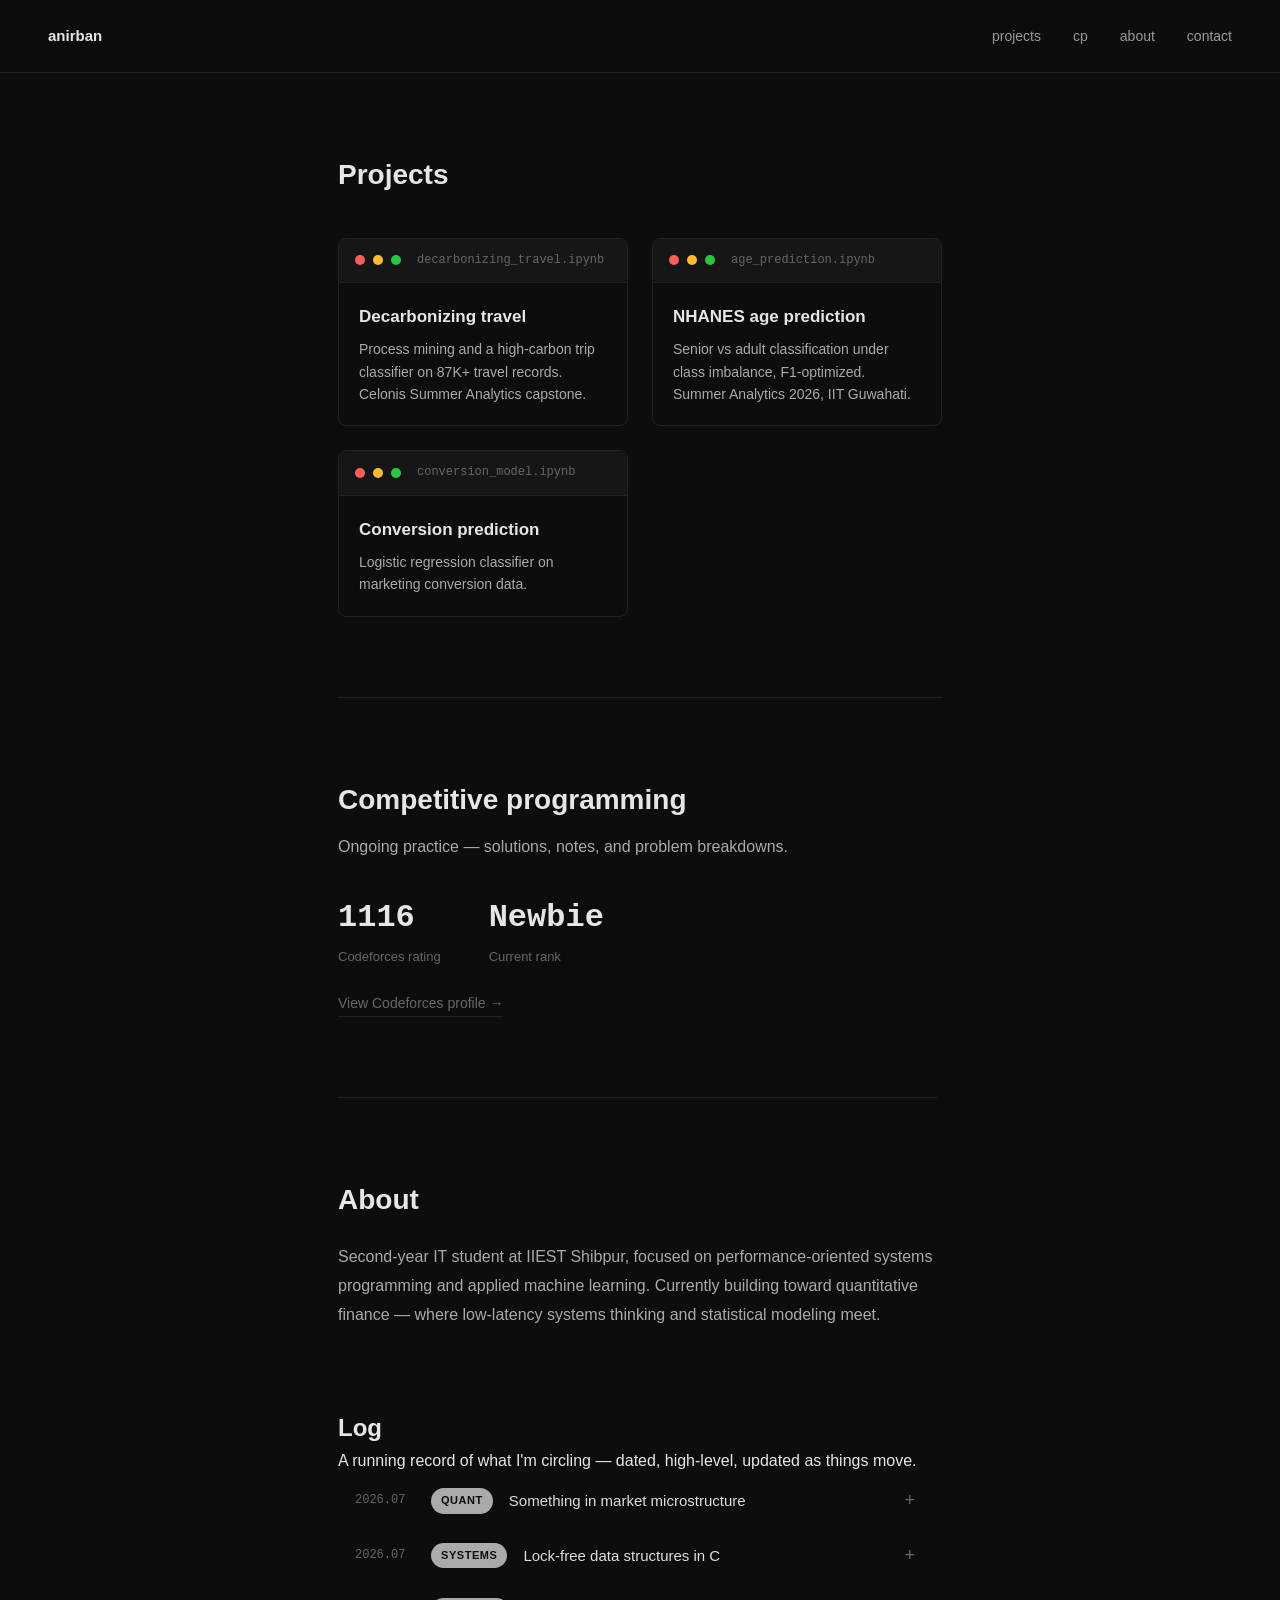
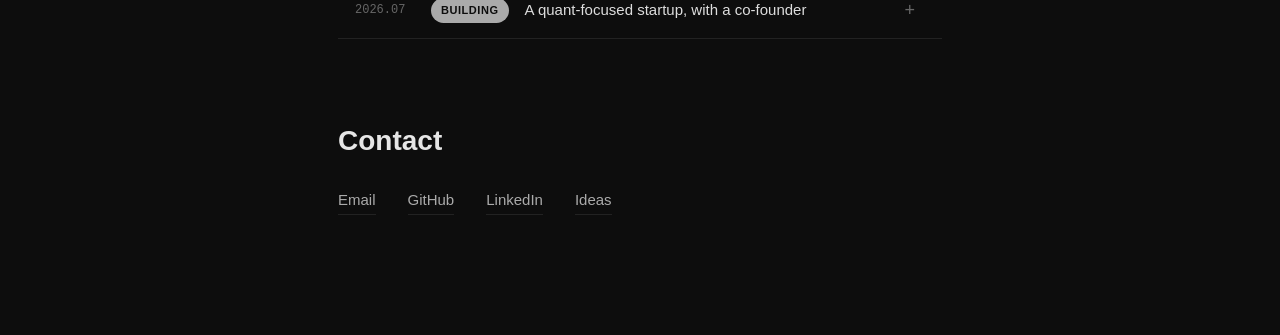
==== index.html @ 90733efd "Initial commit: portfolio site" ====
<!DOCTYPE html>
<html lang="en">

<head>
    <meta charset="UTF-8">
    <meta name="viewport" content="width=device-width, initial-scale=1.0">
    <title>Anirban</title>
    <link rel="stylesheet" href="style.css">
</head>

<body>

    <header>
        <nav>
            <span class="logo">anirban</span>
            <div class="nav-links">
                <a href="#projects">projects</a>
                <a href="#cp">cp</a>
                <a href="#about">about</a>
                <a href="#contact">contact</a>
            </div>
        </nav>
    </header>

    <main>
        <section class="projects" id="projects">
            <h2>Projects</h2>

            <div class="project-grid">

                <div class="project-card">
                    <div class="card-bar">
                        <span class="dot red"></span>
                        <span class="dot yellow"></span>
                        <span class="dot green"></span>
                        <span class="filename">decarbonizing_travel.ipynb</span>
                    </div>
                    <div class="card-body">
                        <h3>Decarbonizing travel</h3>
                        <p>Process mining and a high-carbon trip classifier on 87K+ travel records. Celonis Summer
                            Analytics capstone.</p>
                    </div>
                </div>

                <div class="project-card">
                    <div class="card-bar">
                        <span class="dot red"></span>
                        <span class="dot yellow"></span>
                        <span class="dot green"></span>
                        <span class="filename">age_prediction.ipynb</span>
                    </div>
                    <div class="card-body">
                        <h3>NHANES age prediction</h3>
                        <p>Senior vs adult classification under class imbalance, F1-optimized. Summer Analytics 2026,
                            IIT Guwahati.</p>
                    </div>
                </div>

                <div class="project-card">
                    <div class="card-bar">
                        <span class="dot red"></span>
                        <span class="dot yellow"></span>
                        <span class="dot green"></span>
                        <span class="filename">conversion_model.ipynb</span>
                    </div>
                    <div class="card-body">
                        <h3>Conversion prediction</h3>
                        <p>Logistic regression classifier on marketing conversion data.</p>
                    </div>
                </div>

            </div>
        </section>
        <section class="cp" id="cp">
            <h2>Competitive programming</h2>
            <p class="cp-intro">Ongoing practice — solutions, notes, and problem breakdowns.</p>
            <div class="cp-stats">
                <div class="stat">
                    <span class="stat-num">1116</span>
                    <span class="stat-label">Codeforces rating</span>
                </div>
                <div class="stat">
                    <span class="stat-num">Newbie</span>
                    <span class="stat-label">Current rank</span>
                </div>
            </div>
            <a href="https://codeforces.com/profile/Anirban9372" target="_blank" class="cf-link">View Codeforces profile
                →</a>
        </section>
        <section class="about" id="about">
            <h2>About</h2>
            <p>
                Second-year IT student at IIEST Shibpur, focused on performance-oriented
                systems programming and applied machine learning. Currently building
                toward quantitative finance — where low-latency systems thinking and
                statistical modeling meet.
            </p>
        </section>
        <section class="ideas" id="ideas">
            <h2>Log</h2>
            <p class="ideas-intro">A running record of what I'm circling — dated, high-level, updated as things move.
            </p>

            <div class="idea-list">

                <div class="idea">
                    <div class="idea-head">
                        <span class="idea-date">2026.07</span>
                        <span class="idea-tag">quant</span>
                        <span class="idea-text">Something in market microstructure</span>
                        <span class="idea-arrow">+</span>
                    </div>
                    <p class="idea-detail">Still early — reading and thinking more than building right now.</p>
                </div>

                <div class="idea">
                    <div class="idea-head">
                        <span class="idea-date">2026.07</span>
                        <span class="idea-tag">systems</span>
                        <span class="idea-text">Lock-free data structures in C</span>
                        <span class="idea-arrow">+</span>
                    </div>
                    <p class="idea-detail">Exploring concurrent programming patterns beyond coursework.</p>
                </div>

                <div class="idea">
                    <div class="idea-head">
                        <span class="idea-date">2026.07</span>
                        <span class="idea-tag">building</span>
                        <span class="idea-text">A quant-focused startup, with a co-founder</span>
                        <span class="idea-arrow">+</span>
                    </div>
                    <p class="idea-detail">Pre-launch. More to share once there's something real to show.</p>
                </div>

            </div>
            </div>
        </section>
        <section class="contact" id="contact">
            <h2>Contact</h2>
            <div class="contact-links">
                <a href="mailto:rkmv9372@gmail.com">Email</a>
                <a href="https://github.com/Anirban9372" target="_blank">GitHub</a>
                <a href="https://linkedin.com/in/Anirban-Pal-9b98421b2" target="_blank">LinkedIn</a>
                <a href="#ideas">Ideas</a>
            </div>
        </section>
    </main>
    <script src="script.js"></script>
</body>

</html>
---- style.css ----
:root {
    --bg: #0d0d0d;
    --text-primary: #e6e6e6;
    --text-secondary: #aaa;
    --text-muted: #999;
    --text-faint: #666;
    --border: #222;
}

* {
    margin: 0;
    padding: 0;
    box-sizing: border-box;
}

body {
    background-color: var(--bg);
    color: var(--text-primary);
    font-family: -apple-system, "Segoe UI", sans-serif;
    line-height: 1.6;
}

a {
    color: inherit;
    text-decoration: none;
}

header {
    padding: 24px 48px;
    border-bottom: 1px solid var(--border);
}

nav {
    display: flex;
    justify-content: space-between;
    align-items: center;
}

.logo {
    font-weight: 600;
    font-size: 15px;
}

.nav-links a {
    font-size: 14px;
    color: var(--text-muted);
    transition: color 0.2s;
}

.nav-links {
    display: flex;
    gap: 32px;
}

.nav-links a:hover {
    color: #fff;
}

main {
    max-width: 700px;
    margin: 0 auto;
    padding: 0 48px;
}

.hero {
    padding: 140px 0 100px;
}

.eyebrow {
    color: var(--text-faint);
    font-size: 13px;
    letter-spacing: 0.05em;
    text-transform: uppercase;
    margin-bottom: 16px;
}

.hero h1 {
    font-size: 56px;
    font-weight: 700;
    margin-bottom: 20px;
    letter-spacing: -0.02em;
}

.sub {
    font-size: 17px;
    color: var(--text-secondary);
    max-width: 480px;
}

.projects {
    padding: 80px 0;
}

.projects h2 {
    font-size: 28px;
    margin-bottom: 40px;
}

.project-grid {
    display: grid;
    grid-template-columns: repeat(auto-fit, minmax(240px, 1fr));
    gap: 24px;
}

.project-card {
    border: 1px solid var(--border);
    border-radius: 8px;
    overflow: hidden;
    transition: border-color 0.2s;
}

.project-card:hover {
    border-color: #444;
}

.card-bar {
    display: flex;
    align-items: center;
    gap: 8px;
    padding: 12px 16px;
    background: #161616;
    border-bottom: 1px solid var(--border);
}

.dot {
    width: 10px;
    height: 10px;
    border-radius: 50%;
}

.dot.red {
    background: #ff5f57;
}

.dot.yellow {
    background: #febc2e;
}

.dot.green {
    background: #28c840;
}

.filename {
    margin-left: 8px;
    font-size: 12px;
    color: var(--text-faint);
    font-family: monospace;
}

.card-body {
    padding: 20px;
}

.card-body h3 {
    font-size: 17px;
    margin-bottom: 8px;
}

.card-body p {
    font-size: 14px;
    color: var(--text-secondary);
}

html {
    scroll-behavior: smooth;
}

.cp {
    padding: 80px 0;
    border-top: 1px solid var(--border);
}

.cp h2 {
    font-size: 28px;
    margin-bottom: 12px;
}

.cp-intro {
    color: var(--text-secondary);
    margin-bottom: 32px;
}

.cp-stats {
    display: flex;
    gap: 48px;
}

.stat {
    display: flex;
    flex-direction: column;
}

.stat-num {
    font-size: 32px;
    font-weight: 700;
    font-family: monospace;
}

.stat-label {
    font-size: 13px;
    color: var(--text-faint);
    margin-top: 4px;
}

.about {
    padding: 80px 0;
    border-top: 1px solid var(--border);
    max-width: 600px;
}

.about h2 {
    font-size: 28px;
    margin-bottom: 20px;
}

.about p {
    color: var(--text-secondary);
    font-size: 16px;
    line-height: 1.8;
}

.contact {
    padding: 80px 0 120px;
    border-top: 1px solid var(--border);
}

.contact h2 {
    font-size: 28px;
    margin-bottom: 24px;
}

.contact-links {
    display: flex;
    gap: 32px;
}

.contact-links a {
    font-size: 15px;
    color: var(--text-secondary);
    border-bottom: 1px solid var(--border);
    padding-bottom: 2px;
    transition: color 0.2s, border-color 0.2s;
}

.contact-links a:hover {
    color: #fff;
    border-color: #fff;
}

@media (max-width: 640px) {

    header {
        padding: 20px 24px;
    }

    .nav-links {
        gap: 16px;
    }

    .nav-links a {
        font-size: 13px;
    }

    main {
        padding: 0 24px;
    }

    .hero {
        padding: 100px 0 60px;
    }

    .hero h1 {
        font-size: 36px;
    }

    .sub {
        font-size: 15px;
    }

    .project-grid {
        grid-template-columns: 1fr;
    }

    .cp-stats {
        gap: 24px;
    }

    .contact-links {
        flex-direction: column;
        gap: 16px;
    }

}

.cf-link {
    display: inline-block;
    margin-top: 24px;
    font-size: 14px;
    color: var(--text-faint);
    border-bottom: 1px solid var(--border);
    padding-bottom: 2px;
    transition: color 0.2s;
}

.cf-link:hover {
    color: #fff;
}

.idea {
    border: 1px solid transparent;
    border-radius: 8px;
    padding: 12px 16px;
    cursor: pointer;
    transition: border-color 0.2s, background 0.2s;
}

.idea:hover {
    border-color: var(--border);
    background: #141414;
}

.idea-head {
    display: flex;
    align-items: center;
    gap: 16px;
    max-width: 560px;
}

.idea-tag {
    font-size: 11px;
    text-transform: uppercase;
    letter-spacing: 0.05em;
    color: var(--bg);
    background: var(--text-secondary);
    padding: 4px 10px;
    border-radius: 20px;
    font-weight: 600;
    flex-shrink: 0;
}

.idea-text {
    font-size: 15px;
    color: #ddd;
    flex: 1;
}

.idea-arrow {
    font-size: 18px;
    color: var(--text-faint);
    transition: transform 0.25s;
}

.idea-detail {
    max-height: 0;
    overflow: hidden;
    color: var(--text-secondary);
    font-size: 14px;
    transition: max-height 0.25s ease, padding-top 0.25s ease;
    padding-left: 76px;
}

.idea.expanded .idea-detail {
    max-height: 100px;
    padding-top: 10px;
}

.idea.expanded .idea-arrow {
    transform: rotate(45deg);
}

.idea-date {
    font-family: monospace;
    font-size: 12px;
    color: var(--text-faint);
    flex-shrink: 0;
    width: 60px;
}
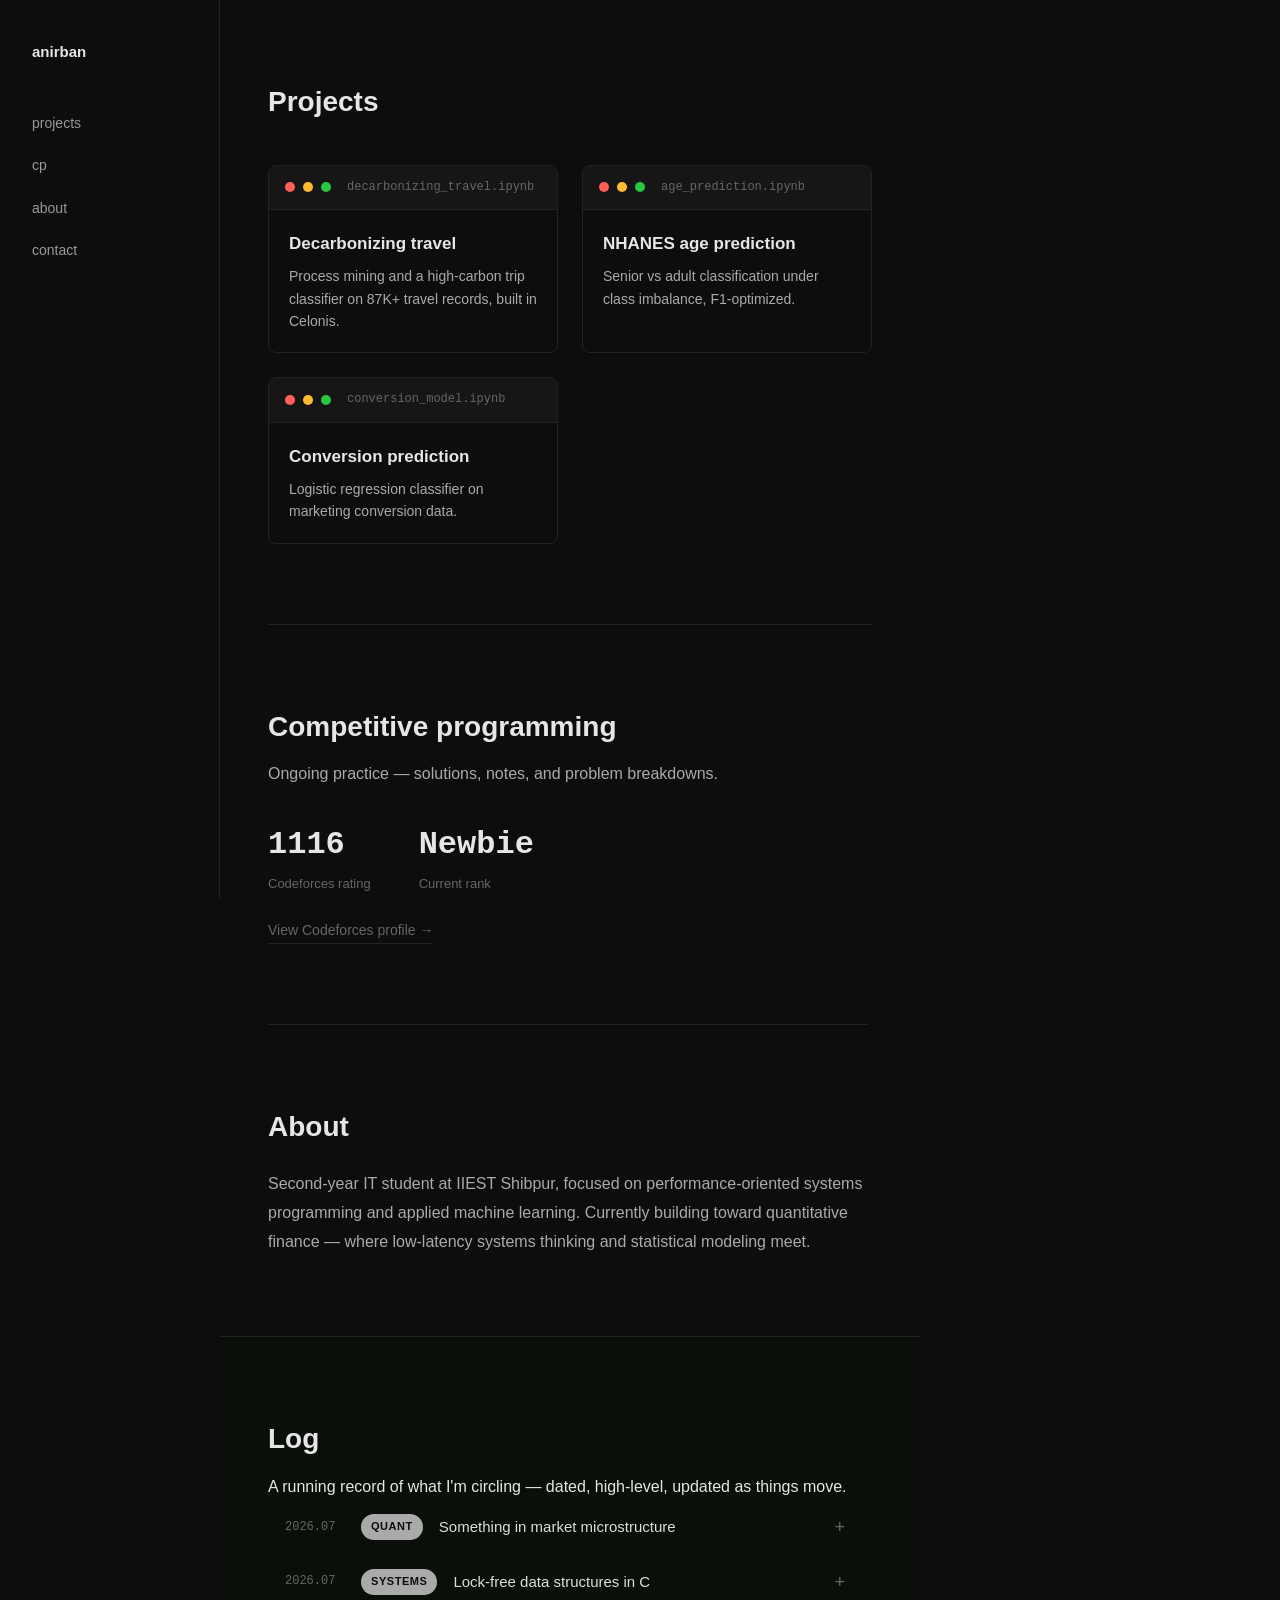
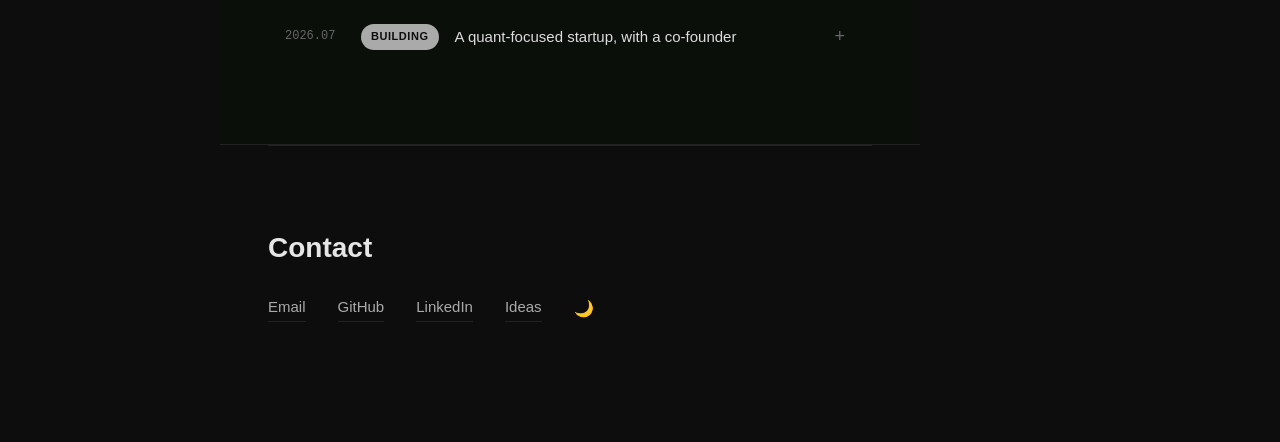
==== commit eae96407: "Added light/dark mode toggle and side navigation" ====
--- a/index.html
+++ b/index.html
@@ -28,7 +28,8 @@
 
             <div class="project-grid">
 
-                <div class="project-card">
+
+                <div class="project-card" data-project="celonis">
                     <div class="card-bar">
                         <span class="dot red"></span>
                         <span class="dot yellow"></span>
@@ -37,12 +38,14 @@
                     </div>
                     <div class="card-body">
                         <h3>Decarbonizing travel</h3>
-                        <p>Process mining and a high-carbon trip classifier on 87K+ travel records. Celonis Summer
-                            Analytics capstone.</p>
+                        <p>Process mining and a high-carbon trip classifier on 87K+ travel records, built in
+                            Celonis.
+                        </p>
                     </div>
                 </div>
 
-                <div class="project-card">
+
+                <div class="project-card" data-project="nhanes">
                     <div class="card-bar">
                         <span class="dot red"></span>
                         <span class="dot yellow"></span>
@@ -51,12 +54,13 @@
                     </div>
                     <div class="card-body">
                         <h3>NHANES age prediction</h3>
-                        <p>Senior vs adult classification under class imbalance, F1-optimized. Summer Analytics 2026,
-                            IIT Guwahati.</p>
+                        <p>Senior vs adult classification under class imbalance, F1-optimized.</p>
                     </div>
                 </div>
 
-                <div class="project-card">
+
+
+                <div class="project-card" data-project="conversion">
                     <div class="card-bar">
                         <span class="dot red"></span>
                         <span class="dot yellow"></span>
@@ -68,6 +72,7 @@
                         <p>Logistic regression classifier on marketing conversion data.</p>
                     </div>
                 </div>
+
 
             </div>
         </section>
@@ -134,7 +139,7 @@
                 </div>
 
             </div>
-            </div>
+
         </section>
         <section class="contact" id="contact">
             <h2>Contact</h2>
@@ -143,9 +148,19 @@
                 <a href="https://github.com/Anirban9372" target="_blank">GitHub</a>
                 <a href="https://linkedin.com/in/Anirban-Pal-9b98421b2" target="_blank">LinkedIn</a>
                 <a href="#ideas">Ideas</a>
+                <button id="theme-toggle" class="theme-toggle" aria-label="Toggle theme">🌙</button>
             </div>
         </section>
     </main>
+    <div class="modal" id="project-modal">
+        <div class="modal-content">
+            <button class="modal-close" id="modal-close">×</button>
+            <p class="modal-subtitle" id="modal-subtitle"></p>
+            <h3 id="modal-title"></h3>
+            <p id="modal-body"></p>
+            <div class="modal-chart" id="modal-chart"></div>
+        </div>
+    </div>
     <script src="script.js"></script>
 </body>
 
--- a/style.css
+++ b/style.css
@@ -5,6 +5,23 @@
     --text-muted: #999;
     --text-faint: #666;
     --border: #222;
+    --surface: #161616;
+    --surface-2: #1a1a1a;
+    --accent: #28c840;
+    --ideas-bg: #0a0f0a;
+}
+
+html[data-theme="light"] {
+    --bg: #f7f7f5;
+    --text-primary: #16181c;
+    --text-secondary: #444;
+    --text-muted: #666;
+    --text-faint: #888;
+    --border: #e2e2e0;
+    --surface: #eeeeec;
+    --surface-2: #e8e8e5;
+    --accent: #1a9c3a;
+    --ideas-bg: #eef5ee;
 }
 
 * {
@@ -118,7 +135,7 @@
     align-items: center;
     gap: 8px;
     padding: 12px 16px;
-    background: #161616;
+    background: var(--surface);
     border-bottom: 1px solid var(--border);
 }
 
@@ -290,6 +307,10 @@
         gap: 16px;
     }
 
+    .ideas {
+        margin: 0 -24px;
+        padding: 60px 24px;
+    }
 }
 
 .cf-link {
@@ -304,6 +325,19 @@
 
 .cf-link:hover {
     color: #fff;
+}
+
+.ideas {
+    padding: 80px 48px;
+    margin: 0 -48px;
+    background: var(--ideas-bg);
+    border-top: 1px solid var(--border);
+    border-bottom: 1px solid var(--border);
+}
+
+.ideas h2 {
+    font-size: 28px;
+    margin-bottom: 12px;
 }
 
 .idea {
@@ -316,7 +350,7 @@
 
 .idea:hover {
     border-color: var(--border);
-    background: #141414;
+    background: var(--surface);
 }
 
 .idea-head {
@@ -374,4 +408,169 @@
     color: var(--text-faint);
     flex-shrink: 0;
     width: 60px;
+}
+
+.modal {
+    display: none;
+    position: fixed;
+    inset: 0;
+    background: rgba(0, 0, 0, 0.75);
+    align-items: center;
+    justify-content: center;
+    z-index: 100;
+}
+
+.modal.open {
+    display: flex;
+}
+
+.modal-content {
+    background: var(--surface);
+    border: 1px solid var(--border);
+    border-radius: 12px;
+    padding: 32px;
+    max-width: 480px;
+    width: 90%;
+    position: relative;
+}
+
+.modal-close {
+    position: absolute;
+    top: 16px;
+    right: 16px;
+    background: none;
+    border: none;
+    color: var(--text-faint);
+    font-size: 22px;
+    cursor: pointer;
+}
+
+.modal-subtitle {
+    font-family: monospace;
+    font-size: 12px;
+    color: var(--text-faint);
+    margin-bottom: 8px;
+}
+
+#modal-title {
+    font-size: 20px;
+    margin-bottom: 16px;
+}
+
+#modal-body {
+    font-size: 14px;
+    color: var(--text-secondary);
+    line-height: 1.7;
+    margin-bottom: 20px;
+}
+
+.chart-row {
+    display: flex;
+    align-items: center;
+    gap: 12px;
+    margin-bottom: 12px;
+}
+
+.chart-label {
+    width: 140px;
+    font-size: 12px;
+    color: var(--text-secondary);
+    flex-shrink: 0;
+}
+
+.chart-bar-wrap {
+    flex: 1;
+    background: var(--surface-2);
+    border-radius: 4px;
+    overflow: hidden;
+    height: 10px;
+}
+
+.chart-bar {
+    height: 100%;
+    background: var(--accent);
+    border-radius: 4px;
+}
+
+.chart-value {
+    font-family: monospace;
+    font-size: 12px;
+    color: var(--text-faint);
+    width: 44px;
+    text-align: right;
+}
+
+.project-card {
+    cursor: pointer;
+}
+
+.modal-stats {
+    display: grid;
+    grid-template-columns: repeat(3, 1fr);
+    gap: 12px;
+    margin-bottom: 20px;
+}
+
+.modal-stat {
+    text-align: center;
+    padding: 12px 8px;
+    background: var(--surface-2);
+    border-radius: 8px;
+}
+
+.modal-stat-num {
+    font-size: 18px;
+    font-weight: 700;
+    font-family: monospace;
+    color: var(--text-primary);
+}
+
+.modal-stat-label {
+    font-size: 10px;
+    color: var(--text-faint);
+    margin-top: 4px;
+}
+
+.theme-toggle {
+    background: none;
+    border: none;
+    font-size: 16px;
+    cursor: pointer;
+    color: var(--text-muted);
+    padding: 0;
+}
+
+@media (min-width: 900px) {
+
+    header {
+        position: fixed;
+        top: 0;
+        left: 0;
+        bottom: 0;
+        width: 220px;
+        padding: 40px 32px;
+        border-bottom: none;
+        border-right: 1px solid var(--border);
+        display: flex;
+        align-items: flex-start;
+    }
+
+    nav {
+        flex-direction: column;
+        align-items: flex-start;
+        justify-content: flex-start;
+        gap: 48px;
+        width: 100%;
+    }
+
+    .nav-links {
+        flex-direction: column;
+        align-items: flex-start;
+        gap: 20px;
+    }
+
+    main {
+        margin-left: 220px;
+    }
+
 }
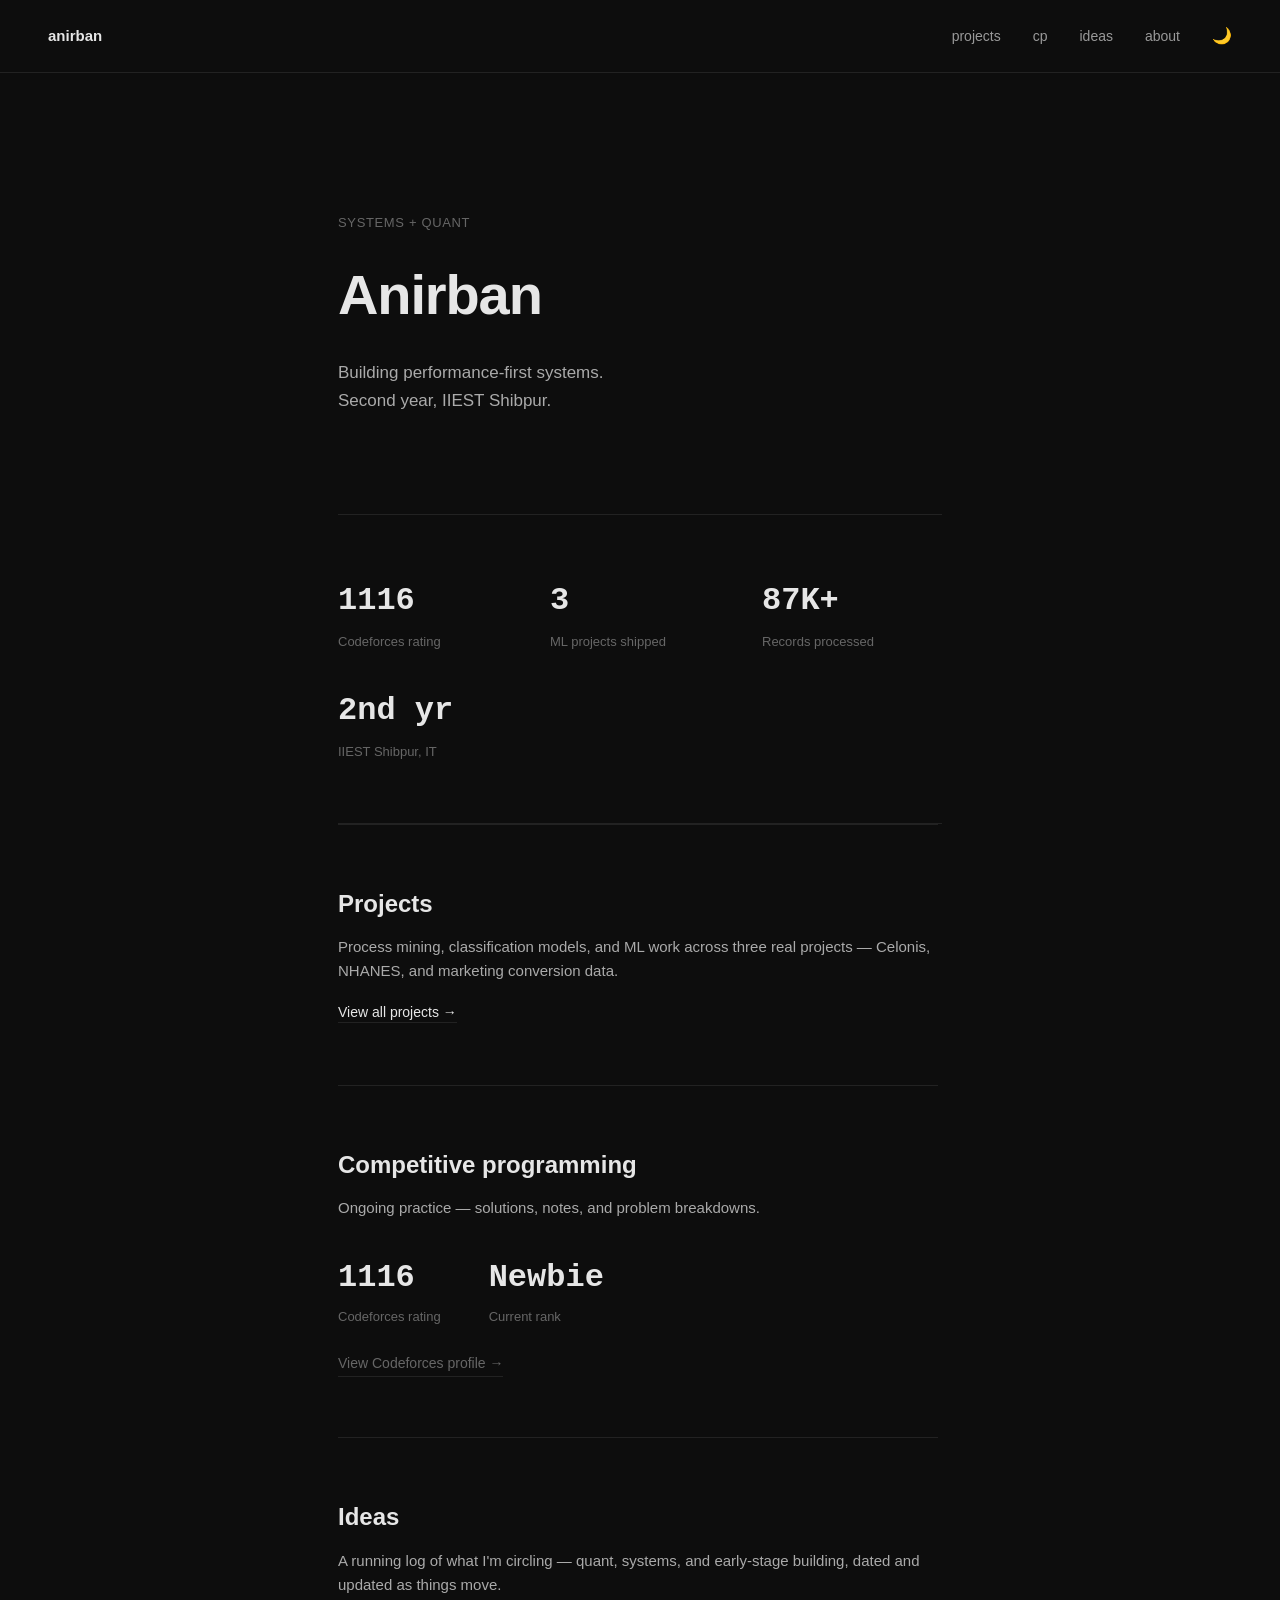
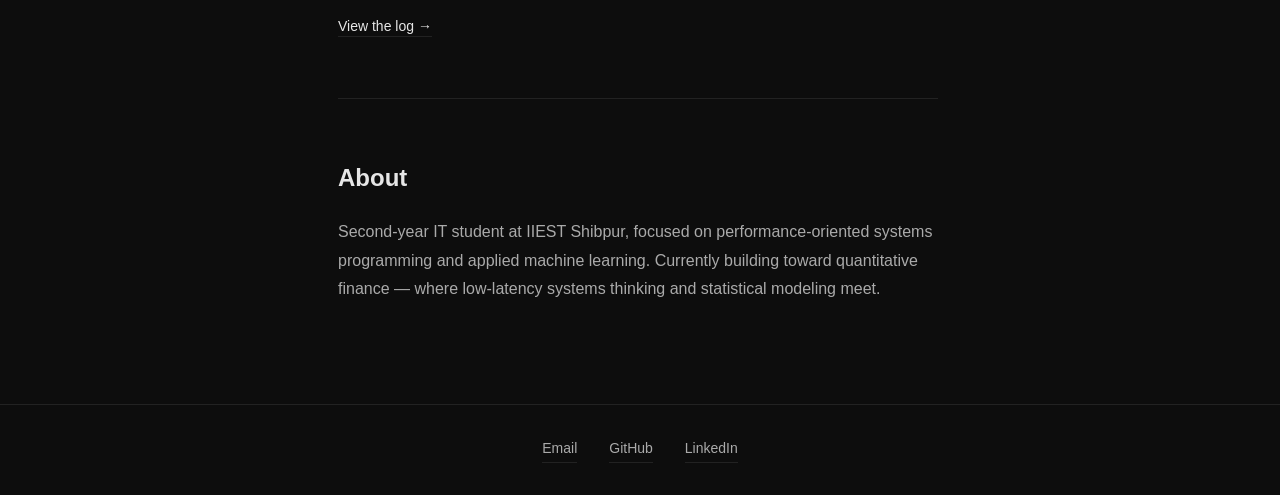
==== commit 4033069c: "Remove orphaned single-purpose pages" ====
--- a/index.html
+++ b/index.html
@@ -12,86 +12,71 @@
 
     <header>
         <nav>
-            <span class="logo">anirban</span>
+            <a href="index.html" class="logo">anirban</a>
             <div class="nav-links">
-                <a href="#projects">projects</a>
+                <a href="projects.html">projects</a>
                 <a href="#cp">cp</a>
+                <a href="ideas.html">ideas</a>
                 <a href="#about">about</a>
-                <a href="#contact">contact</a>
+                <button id="theme-toggle" class="theme-toggle" aria-label="Toggle theme">🌙</button>
             </div>
         </nav>
     </header>
 
     <main>
-        <section class="projects" id="projects">
-            <h2>Projects</h2>
+        <section class="hero">
+            <p class="eyebrow">systems + quant</p>
+            <h1>Anirban</h1>
+            <p class="sub">Building performance-first systems.<br>Second year, IIEST Shibpur.</p>
+        </section>
 
-            <div class="project-grid">
-
-
-                <div class="project-card" data-project="celonis">
-                    <div class="card-bar">
-                        <span class="dot red"></span>
-                        <span class="dot yellow"></span>
-                        <span class="dot green"></span>
-                        <span class="filename">decarbonizing_travel.ipynb</span>
-                    </div>
-                    <div class="card-body">
-                        <h3>Decarbonizing travel</h3>
-                        <p>Process mining and a high-carbon trip classifier on 87K+ travel records, built in
-                            Celonis.
-                        </p>
-                    </div>
+        <section class="highlights">
+            <div class="highlight-grid">
+                <div class="highlight">
+                    <div class="highlight-num">1116</div>
+                    <div class="highlight-label">Codeforces rating</div>
                 </div>
-
-
-                <div class="project-card" data-project="nhanes">
-                    <div class="card-bar">
-                        <span class="dot red"></span>
-                        <span class="dot yellow"></span>
-                        <span class="dot green"></span>
-                        <span class="filename">age_prediction.ipynb</span>
-                    </div>
-                    <div class="card-body">
-                        <h3>NHANES age prediction</h3>
-                        <p>Senior vs adult classification under class imbalance, F1-optimized.</p>
-                    </div>
+                <div class="highlight">
+                    <div class="highlight-num">3</div>
+                    <div class="highlight-label">ML projects shipped</div>
                 </div>
-
-
-
-                <div class="project-card" data-project="conversion">
-                    <div class="card-bar">
-                        <span class="dot red"></span>
-                        <span class="dot yellow"></span>
-                        <span class="dot green"></span>
-                        <span class="filename">conversion_model.ipynb</span>
-                    </div>
-                    <div class="card-body">
-                        <h3>Conversion prediction</h3>
-                        <p>Logistic regression classifier on marketing conversion data.</p>
-                    </div>
+                <div class="highlight">
+                    <div class="highlight-num">87K+</div>
+                    <div class="highlight-label">Records processed</div>
                 </div>
-
-
+                <div class="highlight">
+                    <div class="highlight-num">2nd yr</div>
+                    <div class="highlight-label">IIEST Shibpur, IT</div>
+                </div>
             </div>
         </section>
+
+        <section class="teaser">
+            <h2>Projects</h2>
+            <p class="teaser-text">Process mining, classification models, and ML work across three real projects —
+                Celonis, NHANES, and marketing conversion data.</p>
+            <a href="projects.html" class="teaser-link">View all projects →</a>
+        </section>
+
         <section class="cp" id="cp">
             <h2>Competitive programming</h2>
             <p class="cp-intro">Ongoing practice — solutions, notes, and problem breakdowns.</p>
             <div class="cp-stats">
-                <div class="stat">
-                    <span class="stat-num">1116</span>
-                    <span class="stat-label">Codeforces rating</span>
+                <div class="stat"><span class="stat-num">1116</span><span class="stat-label">Codeforces rating</span>
                 </div>
-                <div class="stat">
-                    <span class="stat-num">Newbie</span>
-                    <span class="stat-label">Current rank</span>
-                </div>
+                <div class="stat"><span class="stat-num">Newbie</span><span class="stat-label">Current rank</span></div>
             </div>
             <a href="https://codeforces.com/profile/Anirban9372" target="_blank" class="cf-link">View Codeforces profile
                 →</a>
         </section>
+
+        <section class="teaser">
+            <h2>Ideas</h2>
+            <p class="teaser-text">A running log of what I'm circling — quant, systems, and early-stage building, dated
+                and updated as things move.</p>
+            <a href="ideas.html" class="teaser-link">View the log →</a>
+        </section>
+
         <section class="about" id="about">
             <h2>About</h2>
             <p>
@@ -101,66 +86,14 @@
                 statistical modeling meet.
             </p>
         </section>
-        <section class="ideas" id="ideas">
-            <h2>Log</h2>
-            <p class="ideas-intro">A running record of what I'm circling — dated, high-level, updated as things move.
-            </p>
+    </main>
 
-            <div class="idea-list">
+    <footer>
+        <a href="mailto:rkmv9372@gmail.com">Email</a>
+        <a href="https://github.com/Anirban9372" target="_blank">GitHub</a>
+        <a href="https://linkedin.com/in/Anirban-Pal-9b98421b2" target="_blank">LinkedIn</a>
+    </footer>
 
-                <div class="idea">
-                    <div class="idea-head">
-                        <span class="idea-date">2026.07</span>
-                        <span class="idea-tag">quant</span>
-                        <span class="idea-text">Something in market microstructure</span>
-                        <span class="idea-arrow">+</span>
-                    </div>
-                    <p class="idea-detail">Still early — reading and thinking more than building right now.</p>
-                </div>
-
-                <div class="idea">
-                    <div class="idea-head">
-                        <span class="idea-date">2026.07</span>
-                        <span class="idea-tag">systems</span>
-                        <span class="idea-text">Lock-free data structures in C</span>
-                        <span class="idea-arrow">+</span>
-                    </div>
-                    <p class="idea-detail">Exploring concurrent programming patterns beyond coursework.</p>
-                </div>
-
-                <div class="idea">
-                    <div class="idea-head">
-                        <span class="idea-date">2026.07</span>
-                        <span class="idea-tag">building</span>
-                        <span class="idea-text">A quant-focused startup, with a co-founder</span>
-                        <span class="idea-arrow">+</span>
-                    </div>
-                    <p class="idea-detail">Pre-launch. More to share once there's something real to show.</p>
-                </div>
-
-            </div>
-
-        </section>
-        <section class="contact" id="contact">
-            <h2>Contact</h2>
-            <div class="contact-links">
-                <a href="mailto:rkmv9372@gmail.com">Email</a>
-                <a href="https://github.com/Anirban9372" target="_blank">GitHub</a>
-                <a href="https://linkedin.com/in/Anirban-Pal-9b98421b2" target="_blank">LinkedIn</a>
-                <a href="#ideas">Ideas</a>
-                <button id="theme-toggle" class="theme-toggle" aria-label="Toggle theme">🌙</button>
-            </div>
-        </section>
-    </main>
-    <div class="modal" id="project-modal">
-        <div class="modal-content">
-            <button class="modal-close" id="modal-close">×</button>
-            <p class="modal-subtitle" id="modal-subtitle"></p>
-            <h3 id="modal-title"></h3>
-            <p id="modal-body"></p>
-            <div class="modal-chart" id="modal-chart"></div>
-        </div>
-    </div>
     <script src="script.js"></script>
 </body>
 
--- a/style.css
+++ b/style.css
@@ -30,11 +30,16 @@
     box-sizing: border-box;
 }
 
+html {
+    scroll-behavior: smooth;
+}
+
 body {
     background-color: var(--bg);
     color: var(--text-primary);
     font-family: -apple-system, "Segoe UI", sans-serif;
     line-height: 1.6;
+    transition: background-color 0.2s, color 0.2s;
 }
 
 a {
@@ -42,6 +47,8 @@
     text-decoration: none;
 }
 
+/* Header / nav */
+
 header {
     padding: 24px 48px;
     border-bottom: 1px solid var(--border);
@@ -56,6 +63,12 @@
 .logo {
     font-weight: 600;
     font-size: 15px;
+}
+
+.nav-links {
+    display: flex;
+    align-items: center;
+    gap: 32px;
 }
 
 .nav-links a {
@@ -64,20 +77,39 @@
     transition: color 0.2s;
 }
 
-.nav-links {
-    display: flex;
-    gap: 32px;
-}
-
 .nav-links a:hover {
-    color: #fff;
-}
+    color: var(--text-primary);
+}
+
+.theme-toggle {
+    background: none;
+    border: none;
+    font-size: 16px;
+    cursor: pointer;
+    color: var(--text-muted);
+    padding: 0;
+}
+
+/* Layout */
 
 main {
     max-width: 700px;
     margin: 0 auto;
     padding: 0 48px;
 }
+
+.back-link {
+    display: inline-block;
+    margin: 40px 0 0;
+    font-size: 14px;
+    color: var(--text-faint);
+}
+
+.back-link:hover {
+    color: var(--text-primary);
+}
+
+/* Hero */
 
 .hero {
     padding: 140px 0 100px;
@@ -104,19 +136,74 @@
     max-width: 480px;
 }
 
-.projects {
-    padding: 80px 0;
-}
-
-.projects h2 {
-    font-size: 28px;
-    margin-bottom: 40px;
+/* Highlights */
+
+.highlights {
+    padding: 60px 0;
+    border-top: 1px solid var(--border);
+    border-bottom: 1px solid var(--border);
+}
+
+.highlight-grid {
+    display: grid;
+    grid-template-columns: repeat(auto-fit, minmax(140px, 1fr));
+    gap: 32px;
+}
+
+.highlight-num {
+    font-size: 32px;
+    font-weight: 700;
+    font-family: monospace;
+}
+
+.highlight-label {
+    font-size: 13px;
+    color: var(--text-faint);
+    margin-top: 6px;
+}
+
+/* Teasers (home page previews) */
+
+.teaser {
+    padding: 60px 0;
+    border-top: 1px solid var(--border);
+    max-width: 600px;
+}
+
+.teaser h2 {
+    font-size: 24px;
+    margin-bottom: 12px;
+}
+
+.teaser-text {
+    color: var(--text-secondary);
+    font-size: 15px;
+    margin-bottom: 16px;
+}
+
+.teaser-link {
+    font-size: 14px;
+    color: var(--text-primary);
+    border-bottom: 1px solid var(--border);
+    padding-bottom: 2px;
+}
+
+.teaser-link:hover {
+    border-color: var(--text-primary);
+}
+
+/* Projects (full page) */
+
+.projects h1 {
+    font-size: 32px;
+    margin: 32px 0 40px;
 }
 
 .project-grid {
     display: grid;
     grid-template-columns: repeat(auto-fit, minmax(240px, 1fr));
     gap: 24px;
+    padding-bottom: 80px;
 }
 
 .project-card {
@@ -127,7 +214,7 @@
 }
 
 .project-card:hover {
-    border-color: #444;
+    border-color: var(--text-faint);
 }
 
 .card-bar {
@@ -168,6 +255,13 @@
     padding: 20px;
 }
 
+.card-date {
+    font-size: 12px;
+    color: var(--text-faint);
+    font-family: monospace;
+    margin-bottom: 8px;
+}
+
 .card-body h3 {
     font-size: 17px;
     margin-bottom: 8px;
@@ -178,23 +272,23 @@
     color: var(--text-secondary);
 }
 
-html {
-    scroll-behavior: smooth;
-}
+/* CP */
 
 .cp {
-    padding: 80px 0;
+    padding: 60px 0;
     border-top: 1px solid var(--border);
+    max-width: 600px;
 }
 
 .cp h2 {
-    font-size: 28px;
+    font-size: 24px;
     margin-bottom: 12px;
 }
 
 .cp-intro {
     color: var(--text-secondary);
     margin-bottom: 32px;
+    font-size: 15px;
 }
 
 .cp-stats {
@@ -219,100 +313,6 @@
     margin-top: 4px;
 }
 
-.about {
-    padding: 80px 0;
-    border-top: 1px solid var(--border);
-    max-width: 600px;
-}
-
-.about h2 {
-    font-size: 28px;
-    margin-bottom: 20px;
-}
-
-.about p {
-    color: var(--text-secondary);
-    font-size: 16px;
-    line-height: 1.8;
-}
-
-.contact {
-    padding: 80px 0 120px;
-    border-top: 1px solid var(--border);
-}
-
-.contact h2 {
-    font-size: 28px;
-    margin-bottom: 24px;
-}
-
-.contact-links {
-    display: flex;
-    gap: 32px;
-}
-
-.contact-links a {
-    font-size: 15px;
-    color: var(--text-secondary);
-    border-bottom: 1px solid var(--border);
-    padding-bottom: 2px;
-    transition: color 0.2s, border-color 0.2s;
-}
-
-.contact-links a:hover {
-    color: #fff;
-    border-color: #fff;
-}
-
-@media (max-width: 640px) {
-
-    header {
-        padding: 20px 24px;
-    }
-
-    .nav-links {
-        gap: 16px;
-    }
-
-    .nav-links a {
-        font-size: 13px;
-    }
-
-    main {
-        padding: 0 24px;
-    }
-
-    .hero {
-        padding: 100px 0 60px;
-    }
-
-    .hero h1 {
-        font-size: 36px;
-    }
-
-    .sub {
-        font-size: 15px;
-    }
-
-    .project-grid {
-        grid-template-columns: 1fr;
-    }
-
-    .cp-stats {
-        gap: 24px;
-    }
-
-    .contact-links {
-        flex-direction: column;
-        gap: 16px;
-    }
-
-    .ideas {
-        margin: 0 -24px;
-        padding: 60px 24px;
-    }
-}
-
 .cf-link {
     display: inline-block;
     margin-top: 24px;
@@ -324,20 +324,43 @@
 }
 
 .cf-link:hover {
-    color: #fff;
-}
+    color: var(--text-primary);
+}
+
+/* About */
+
+.about {
+    padding: 60px 0 100px;
+    border-top: 1px solid var(--border);
+    max-width: 600px;
+}
+
+.about h2 {
+    font-size: 24px;
+    margin-bottom: 20px;
+}
+
+.about p {
+    color: var(--text-secondary);
+    font-size: 16px;
+    line-height: 1.8;
+}
+
+/* Ideas / Log (full page) */
 
 .ideas {
-    padding: 80px 48px;
-    margin: 0 -48px;
-    background: var(--ideas-bg);
-    border-top: 1px solid var(--border);
-    border-bottom: 1px solid var(--border);
-}
-
-.ideas h2 {
-    font-size: 28px;
+    padding: 40px 0 100px;
+}
+
+.ideas h1 {
+    font-size: 32px;
     margin-bottom: 12px;
+}
+
+.ideas-intro {
+    color: var(--text-secondary);
+    margin-bottom: 32px;
+    font-size: 15px;
 }
 
 .idea {
@@ -358,6 +381,14 @@
     align-items: center;
     gap: 16px;
     max-width: 560px;
+}
+
+.idea-date {
+    font-family: monospace;
+    font-size: 12px;
+    color: var(--text-faint);
+    flex-shrink: 0;
+    width: 60px;
 }
 
 .idea-tag {
@@ -374,7 +405,7 @@
 
 .idea-text {
     font-size: 15px;
-    color: #ddd;
+    color: var(--text-primary);
     flex: 1;
 }
 
@@ -402,78 +433,154 @@
     transform: rotate(45deg);
 }
 
-.idea-date {
+/* Footer (every page) */
+
+footer {
+    display: flex;
+    justify-content: center;
+    gap: 32px;
+    padding: 32px 48px;
+    border-top: 1px solid var(--border);
+}
+
+footer a {
+    font-size: 14px;
+    color: var(--text-secondary);
+    border-bottom: 1px solid var(--border);
+    padding-bottom: 2px;
+    transition: color 0.2s, border-color 0.2s;
+}
+
+footer a:hover {
+    color: var(--text-primary);
+    border-color: var(--text-primary);
+}
+
+/* Mobile */
+
+@media (max-width: 640px) {
+    header {
+        padding: 20px 24px;
+    }
+
+    .nav-links {
+        gap: 16px;
+    }
+
+    .nav-links a {
+        font-size: 13px;
+    }
+
+    main {
+        padding: 0 24px;
+    }
+
+    footer {
+        padding: 24px;
+        flex-wrap: wrap;
+        gap: 20px;
+    }
+
+    .hero {
+        padding: 100px 0 60px;
+    }
+
+    .hero h1 {
+        font-size: 36px;
+    }
+
+    .sub {
+        font-size: 15px;
+    }
+
+    .project-grid {
+        grid-template-columns: 1fr;
+    }
+
+    .cp-stats {
+        gap: 24px;
+    }
+}
+
+.project-card {
+    cursor: pointer;
+}
+
+.card-body h3 {
+    display: flex;
+    align-items: center;
+    justify-content: space-between;
+}
+
+.card-arrow {
+    font-size: 16px;
+    color: var(--text-faint);
+    transition: transform 0.25s;
+}
+
+.project-card.expanded .card-arrow {
+    transform: rotate(45deg);
+}
+
+.card-detail {
+    max-height: 0;
+    overflow: hidden;
+    transition: max-height 0.3s ease;
+    border-top: 1px solid transparent;
+}
+
+.project-card.expanded .card-detail {
+    max-height: 400px;
+    border-top: 1px solid var(--border);
+}
+
+.card-stats {
+    display: grid;
+    grid-template-columns: repeat(3, 1fr);
+    gap: 12px;
+    padding: 20px 20px 4px;
+}
+
+.card-stat {
+    text-align: center;
+    padding: 10px 6px;
+    background: var(--surface-2);
+    border-radius: 8px;
+}
+
+.card-stat-num {
+    font-size: 16px;
+    font-weight: 700;
     font-family: monospace;
-    font-size: 12px;
-    color: var(--text-faint);
-    flex-shrink: 0;
-    width: 60px;
-}
-
-.modal {
-    display: none;
-    position: fixed;
-    inset: 0;
-    background: rgba(0, 0, 0, 0.75);
+}
+
+.card-stat-label {
+    font-size: 10px;
+    color: var(--text-faint);
+    margin-top: 4px;
+}
+
+.card-detail-text {
+    padding: 12px 20px 20px;
+    font-size: 13px;
+    color: var(--text-secondary);
+    line-height: 1.6;
+}
+
+.chart-row {
+    display: flex;
     align-items: center;
-    justify-content: center;
-    z-index: 100;
-}
-
-.modal.open {
-    display: flex;
-}
-
-.modal-content {
-    background: var(--surface);
-    border: 1px solid var(--border);
-    border-radius: 12px;
-    padding: 32px;
-    max-width: 480px;
-    width: 90%;
-    position: relative;
-}
-
-.modal-close {
-    position: absolute;
-    top: 16px;
-    right: 16px;
-    background: none;
-    border: none;
-    color: var(--text-faint);
-    font-size: 22px;
-    cursor: pointer;
-}
-
-.modal-subtitle {
-    font-family: monospace;
-    font-size: 12px;
-    color: var(--text-faint);
-    margin-bottom: 8px;
-}
-
-#modal-title {
-    font-size: 20px;
-    margin-bottom: 16px;
-}
-
-#modal-body {
-    font-size: 14px;
-    color: var(--text-secondary);
-    line-height: 1.7;
-    margin-bottom: 20px;
-}
-
-.chart-row {
-    display: flex;
-    align-items: center;
-    gap: 12px;
-    margin-bottom: 12px;
+    gap: 10px;
+    padding: 6px 20px;
+}
+
+.chart-row:last-child {
+    padding-bottom: 20px;
 }
 
 .chart-label {
-    width: 140px;
-    font-size: 12px;
+    width: 120px;
+    font-size: 11px;
     color: var(--text-secondary);
     flex-shrink: 0;
 }
@@ -483,7 +590,7 @@
     background: var(--surface-2);
     border-radius: 4px;
     overflow: hidden;
-    height: 10px;
+    height: 8px;
 }
 
 .chart-bar {
@@ -494,83 +601,8 @@
 
 .chart-value {
     font-family: monospace;
-    font-size: 12px;
-    color: var(--text-faint);
-    width: 44px;
+    font-size: 11px;
+    color: var(--text-faint);
+    width: 40px;
     text-align: right;
-}
-
-.project-card {
-    cursor: pointer;
-}
-
-.modal-stats {
-    display: grid;
-    grid-template-columns: repeat(3, 1fr);
-    gap: 12px;
-    margin-bottom: 20px;
-}
-
-.modal-stat {
-    text-align: center;
-    padding: 12px 8px;
-    background: var(--surface-2);
-    border-radius: 8px;
-}
-
-.modal-stat-num {
-    font-size: 18px;
-    font-weight: 700;
-    font-family: monospace;
-    color: var(--text-primary);
-}
-
-.modal-stat-label {
-    font-size: 10px;
-    color: var(--text-faint);
-    margin-top: 4px;
-}
-
-.theme-toggle {
-    background: none;
-    border: none;
-    font-size: 16px;
-    cursor: pointer;
-    color: var(--text-muted);
-    padding: 0;
-}
-
-@media (min-width: 900px) {
-
-    header {
-        position: fixed;
-        top: 0;
-        left: 0;
-        bottom: 0;
-        width: 220px;
-        padding: 40px 32px;
-        border-bottom: none;
-        border-right: 1px solid var(--border);
-        display: flex;
-        align-items: flex-start;
-    }
-
-    nav {
-        flex-direction: column;
-        align-items: flex-start;
-        justify-content: flex-start;
-        gap: 48px;
-        width: 100%;
-    }
-
-    .nav-links {
-        flex-direction: column;
-        align-items: flex-start;
-        gap: 20px;
-    }
-
-    main {
-        margin-left: 220px;
-    }
-
 }
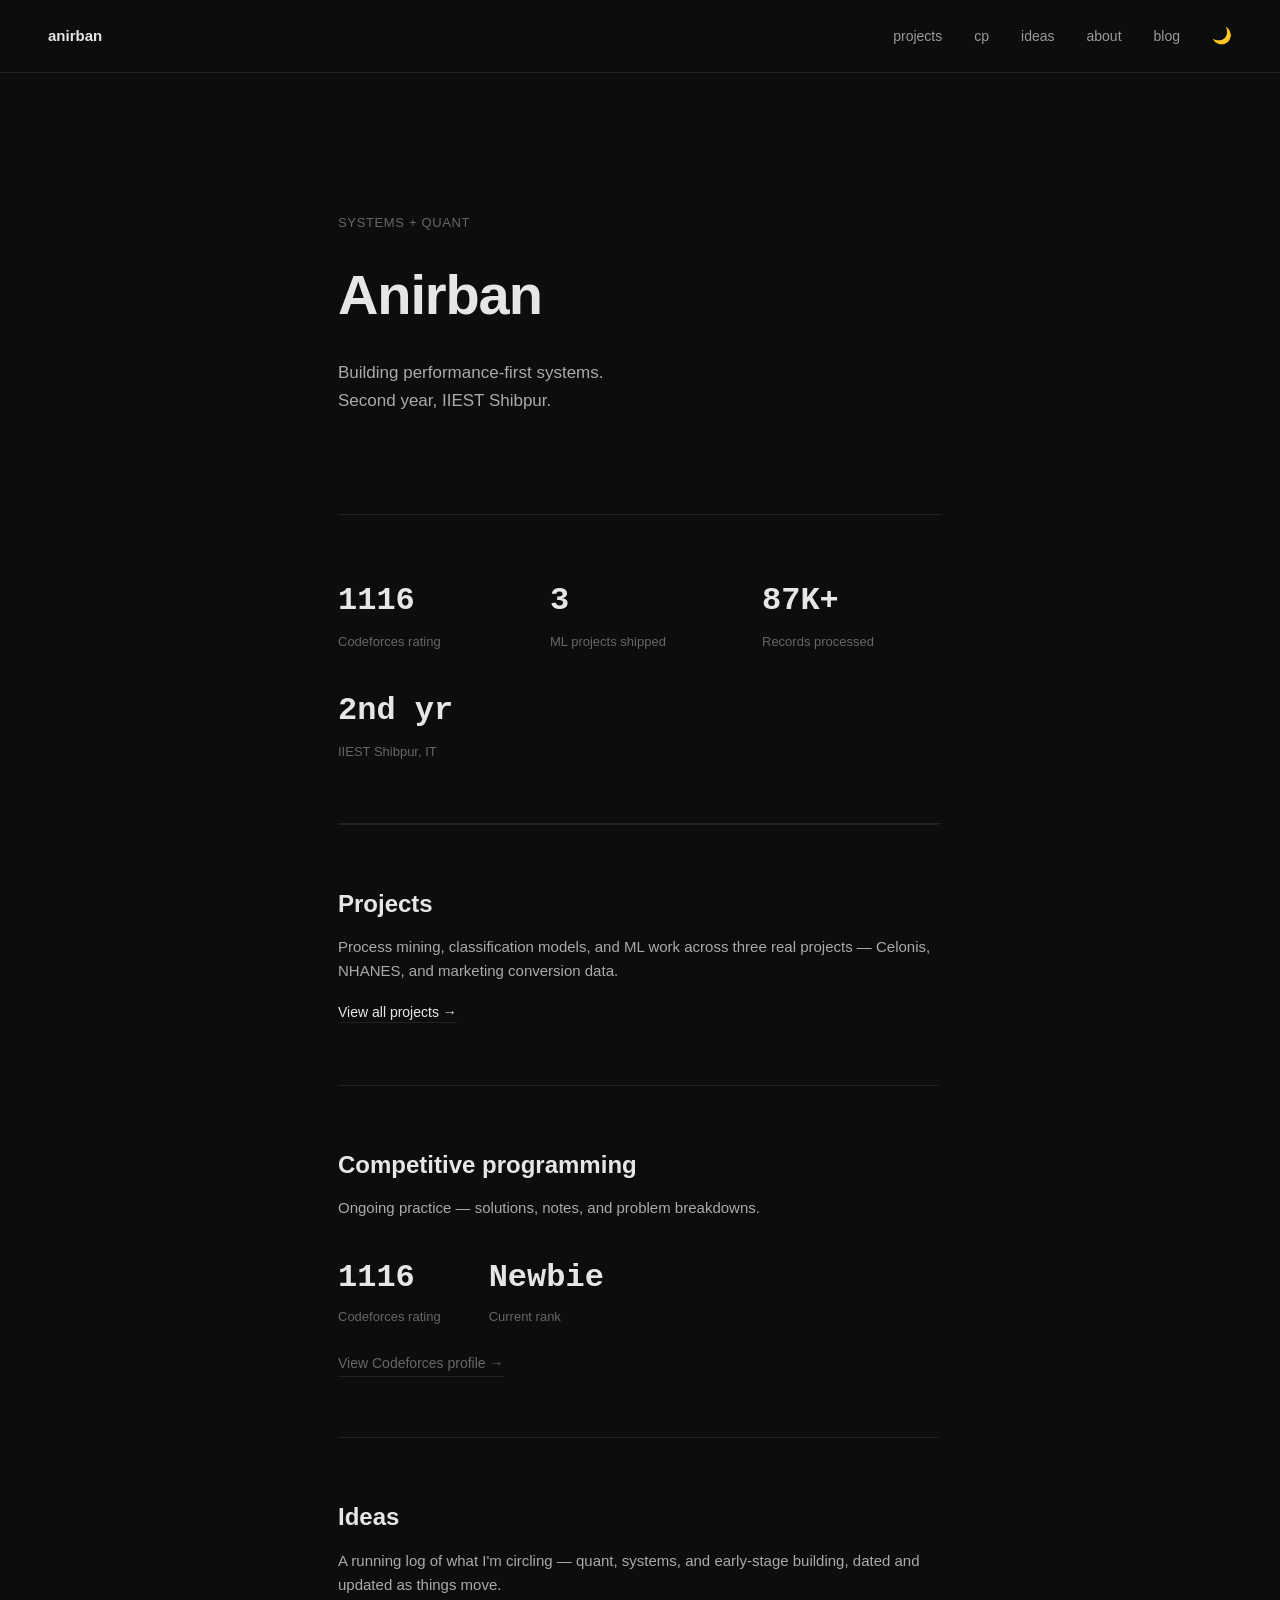
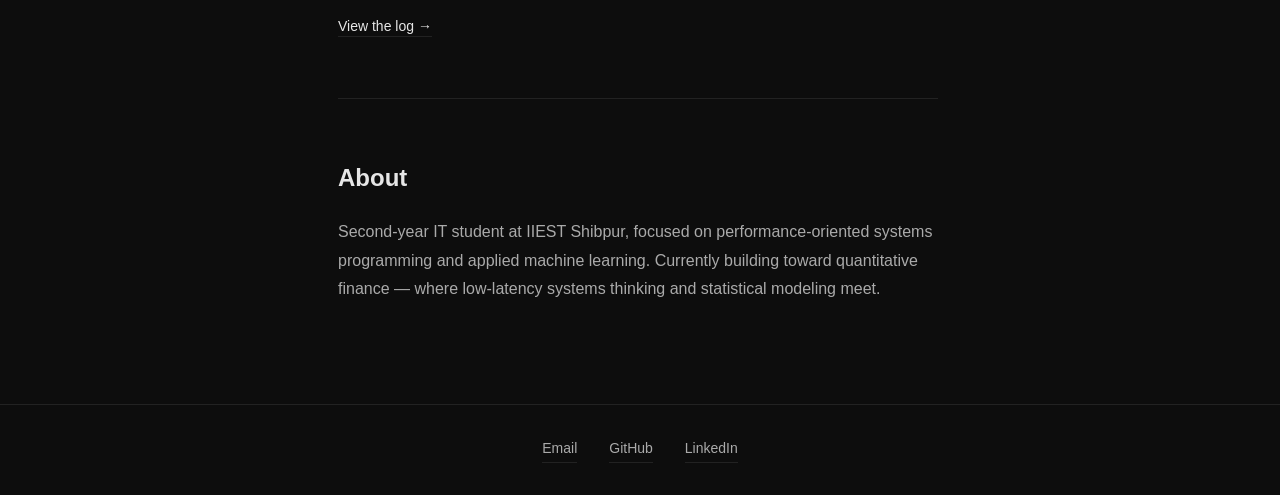
==== commit 1ae82e5f: "Add blog with first post: Celonis sustainability capstone" ====
--- a/index.html
+++ b/index.html
@@ -18,6 +18,7 @@
                 <a href="#cp">cp</a>
                 <a href="ideas.html">ideas</a>
                 <a href="#about">about</a>
+                <a href="blog.html">blog</a>
                 <button id="theme-toggle" class="theme-toggle" aria-label="Toggle theme">🌙</button>
             </div>
         </nav>
--- a/style.css
+++ b/style.css
@@ -425,7 +425,7 @@
 }
 
 .idea.expanded .idea-detail {
-    max-height: 100px;
+    max-height: 220px;
     padding-top: 10px;
 }
 
@@ -499,6 +499,25 @@
 
     .cp-stats {
         gap: 24px;
+    }
+
+    .stage-tracker,
+    .idea-detail-text,
+    .flow {
+        padding-left: 24px;
+    }
+
+    .highlight-grid {
+        grid-template-columns: repeat(2, 1fr);
+    }
+
+    .card-stats {
+        grid-template-columns: repeat(3, 1fr);
+        gap: 6px;
+    }
+
+    .card-stat-num {
+        font-size: 14px;
     }
 }
 
@@ -530,7 +549,7 @@
 }
 
 .project-card.expanded .card-detail {
-    max-height: 400px;
+    max-height: 650px;
     border-top: 1px solid var(--border);
 }
 
@@ -605,4 +624,196 @@
     color: var(--text-faint);
     width: 40px;
     text-align: right;
+}
+
+.reveal {
+    opacity: 0;
+    transform: translateY(24px);
+    transition: opacity 0.6s ease, transform 0.6s ease;
+}
+
+.reveal.visible {
+    opacity: 1;
+    transform: translateY(0);
+}
+
+.flow {
+    display: flex;
+    align-items: center;
+    gap: 8px;
+    flex-wrap: wrap;
+    padding: 4px 20px 20px;
+}
+
+.flow-node {
+    background: var(--surface-2);
+    border: 1px solid var(--border);
+    border-radius: 8px;
+    padding: 8px 12px;
+    font-size: 12px;
+    color: var(--text-secondary);
+    text-align: center;
+}
+
+.flow-arrow {
+    color: var(--text-faint);
+    font-size: 14px;
+    flex-shrink: 0;
+}
+
+.idea-stage {
+    display: inline-block;
+    font-size: 11px;
+    color: var(--text-faint);
+    font-family: monospace;
+    margin-bottom: 6px;
+}
+
+.project-card,
+.idea {
+    transition: border-color 0.2s, background 0.2s, transform 0.2s;
+}
+
+.project-card:hover,
+.idea:hover {
+    transform: translateY(-2px);
+}
+
+.stage-tracker {
+    display: flex;
+    align-items: center;
+    gap: 6px;
+    flex-wrap: wrap;
+    padding-left: 76px;
+    margin-bottom: 8px;
+}
+
+.stage-node {
+    font-size: 11px;
+    color: var(--text-faint);
+    background: var(--surface-2);
+    border-radius: 12px;
+    padding: 4px 10px;
+}
+
+.stage-node.current {
+    color: #fff;
+    background: var(--accent);
+    font-weight: 600;
+}
+
+.stage-sep {
+    color: var(--text-faint);
+    font-size: 11px;
+}
+
+.idea-detail-text {
+    padding-left: 76px;
+    color: var(--text-secondary);
+    font-size: 14px;
+    line-height: 1.6;
+}
+
+.collab-link {
+    display: inline-block;
+    margin-top: 10px;
+    padding-left: 76px;
+    font-size: 13px;
+    color: var(--accent);
+    border-bottom: 1px solid transparent;
+}
+
+.collab-link:hover {
+    border-color: var(--accent);
+}
+
+.blog-list h1 {
+    font-size: 32px;
+    margin: 32px 0 12px;
+}
+
+.post-preview {
+    display: block;
+    padding: 24px 0;
+    border-top: 1px solid var(--border);
+}
+
+.post-preview h3 {
+    font-size: 19px;
+    margin: 4px 0 8px;
+}
+
+.post-preview p:not(.card-date) {
+    color: var(--text-secondary);
+    font-size: 14px;
+}
+
+.post {
+    padding: 32px 0 100px;
+    max-width: 620px;
+}
+
+.post h1 {
+    font-size: 30px;
+    margin: 12px 0 32px;
+    line-height: 1.3;
+}
+
+.post h2 {
+    font-size: 20px;
+    margin: 40px 0 16px;
+}
+
+.post p {
+    color: var(--text-secondary);
+    font-size: 16px;
+    line-height: 1.8;
+    margin-bottom: 16px;
+}
+
+.post-stats {
+    margin: 32px 0 40px;
+    padding: 24px;
+    background: var(--surface);
+    border-radius: 10px;
+    border: none;
+}
+
+.insight-list {
+    list-style: none;
+    padding: 0;
+}
+
+.insight-list li {
+    color: var(--text-secondary);
+    font-size: 15px;
+    line-height: 1.7;
+    padding: 10px 0 10px 20px;
+    border-left: 2px solid var(--accent);
+    margin-bottom: 12px;
+}
+
+.post-flow {
+    flex-direction: column;
+    align-items: stretch;
+    padding: 8px 0 20px;
+}
+
+.post-flow .flow-node {
+    text-align: left;
+    padding: 14px 16px;
+}
+
+.post-flow .flow-arrow {
+    align-self: center;
+    transform: rotate(90deg);
+    margin: 4px 0;
+}
+
+.flow-impact {
+    display: block;
+    font-family: monospace;
+    font-size: 11px;
+    color: var(--accent);
+    margin-top: 6px;
 }
